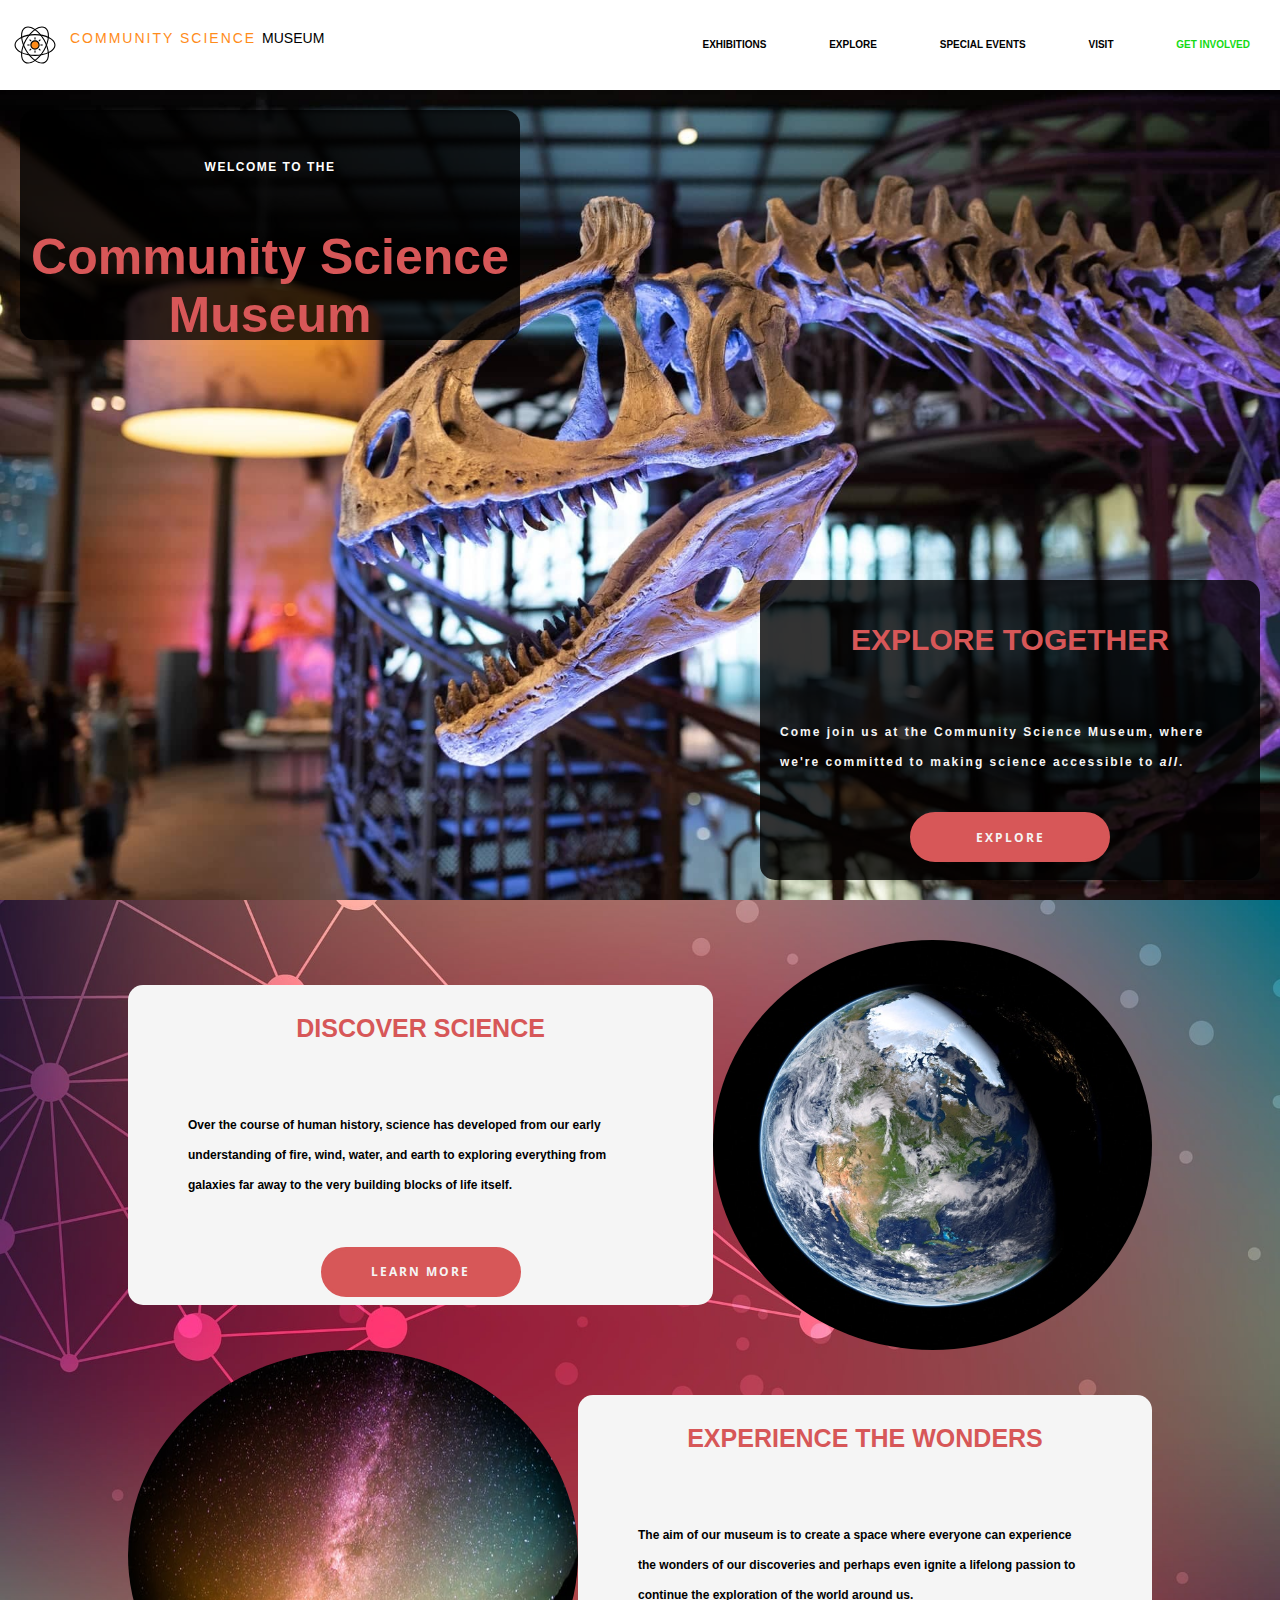
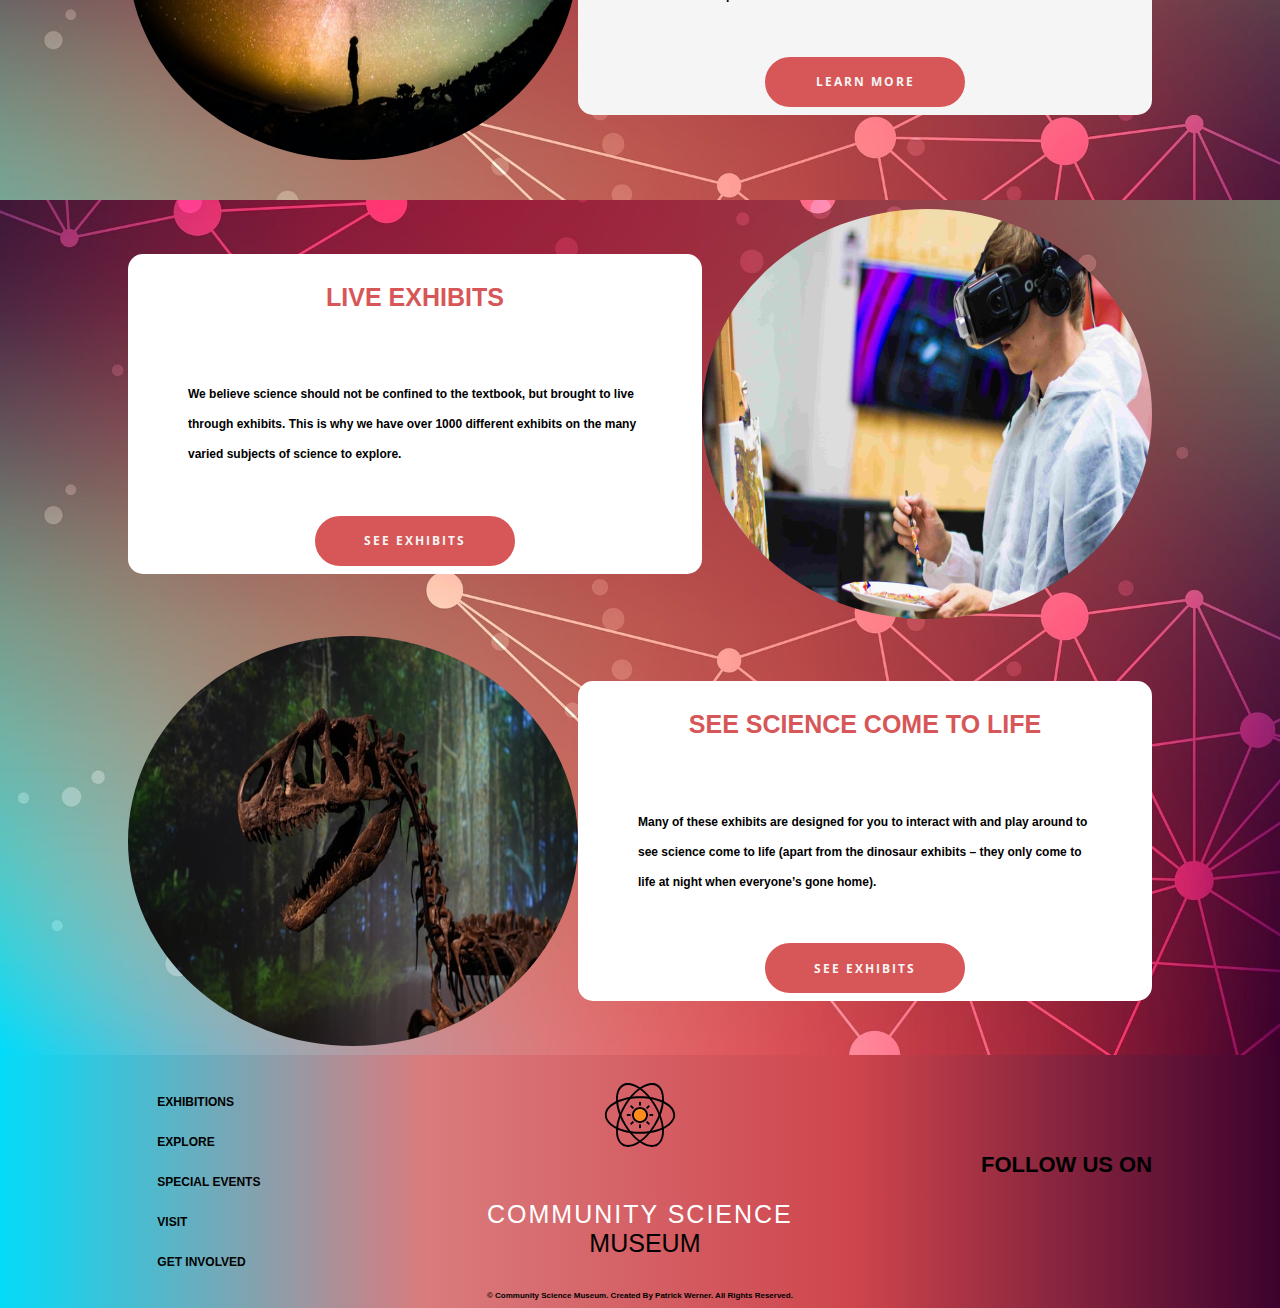
==== index.html @ e8132cc7 "Added the 'evolution' and 'biology & medicine' sections" ====
<!DOCTYPE html>
<html lang="en">
    <head>
        <title>Community Science Museum - Home Page</title>
        <meta charset="UTF-8" />
        <meta name="viewport" content="width=device-width, initial-scale=1.0" />
        <link rel="stylesheet" href="/css/styles.css" />
        <link
            rel="stylesheet"
            href="https://use.fontawesome.com/releases/v5.15.1/css/all.css"
            integrity="sha384-vp86vTRFVJgpjF9jiIGPEEqYqlDwgyBgEF109VFjmqGmIY/Y4HV4d3Gp2irVfcrp"
            crossorigin="anonymous"
        />
        <link rel="preconnect" href="https://fonts.gstatic.com" />
        <link
            href="https://fonts.googleapis.com/css2?family=Open+Sans:ital,wght@0,300;0,400;0,600;0,700;0,800;1,300;1,400;1,600;1,700;1,800&display=swap"
            rel="stylesheet"
        />
    </head>
    <body>
        <header>
            <div class="nav">
                <a href="#"
                    ><img class="logo" src="/images/icon-1719742.svg" alt="Logo of an atom symbol with an orange nucleus" />

                    <p class="logo-text">community science <span>museum</span></p>
                </a>
                <label for="toggle">&#9776;</label>
                <input type="checkbox" id="toggle" />
                <div class="menu">
                    <a href="exhibitions.html">exhibitions</a>
                    <a href="#">explore</a>
                    <a href="#">special events</a>
                    <a href="#">visit</a>
                    <a href="#"><span class="green-text">get involved</span></a>
                </div>
            </div>
        </header>
        <section class="home-section">
            <div class="home-container1">
                <div class="home-textbox1">
                    <p>welcome to the</p>
                    <h2>community science museum</h2>
                </div>
            </div>
            <div class="home-container2">
                <div class="home-textbox2">
                    <h2>explore together</h2>
                    <h1>
                        <span class="capital-text">come</span> join us at the
                        <span class="capital-text">community science museum</span>, where we're committed to making science
                        accessible to <span class="italic-text">all</span>.
                    </h1>
                    <a href="#">
                        <button class="site-btn">explore</button>
                    </a>
                </div>
            </div>
        </section>
        <section class="discover-section">
            <div class="discover-container1">
                <div class="discover-textbox1">
                    <h2>discover science</h2>
                    <p>
                        Over the course of human history, science has developed from our early understanding of fire, wind, water,
                        and earth to exploring everything from galaxies far away to the very building blocks of life itself.
                    </p>
                    <a href="#">
                        <button class="site-btn">learn more</button>
                    </a>
                </div>
                <img src="/images/earth-pixabay-355935-min.jpg" alt="" />
            </div>
            <div class="discover-container2">
                <img class="discover-img" src="/images/greg-rakozy-oMpAz-DN-9I-unsplash.jpg" alt="" />
                <div class="discover-textbox2">
                    <h2>experience the wonders</h2>
                    <p>
                        The aim of our museum is to create a space where everyone can experience the wonders of our discoveries
                        and perhaps even ignite a lifelong passion to continue the exploration of the world around us.
                    </p>
                    <a href="#">
                        <button class="site-btn">learn more</button>
                    </a>
                </div>
                <img class="discover_mobile-img" src="/images/greg-rakozy-oMpAz-DN-9I-unsplash.jpg" alt="" />
            </div>
        </section>
        <section class="live_exhibits-section">
            <div class="live_exhibits-container1">
                <div class="live_exhibits-textbox1">
                    <h2>live exhibits</h2>
                    <p>
                        We believe science should not be confined to the textbook, but brought to live through exhibits. This is
                        why we have over 1000 different exhibits on the many varied subjects of science to explore.
                    </p>
                    <a href="#">
                        <button class="site-btn">see exhibits</button>
                    </a>
                </div>
                <img src="images/billetto-editorial-334686-min-min.jpg " alt="" />
            </div>
            <div class="live_exhibits-container2">
                <img class="live_exhibits-img" src="/images/jesper-aggergaard-lRHDNszLADk-unsplash-min.jpg" alt="" />
                <div class="live_exhibits-textbox2">
                    <h2>see science come to life</h2>
                    <p>
                        Many of these exhibits are designed for you to interact with and play around to see science come to life
                        (apart from the dinosaur exhibits – they only come to life at night when everyone’s gone home).
                    </p>
                    <a href="#">
                        <button class="site-btn">see exhibits</button>
                    </a>
                </div>
                <img class="live_exhibits_mobile-img" src="/images/jesper-aggergaard-lRHDNszLADk-unsplash-min.jpg" alt="" />
            </div>
        </section>
        <footer>
            <div class="footer-section">
                <div class="footer-container1">
                    <div class="footer_logobox-mobile">
                        <img
                            class="footer-logo"
                            src="/images/icon-1719742.svg"
                            alt="Logo of an atom with an orange nucleus centered in the middle."
                        />

                        <p class="footer-logotext">Community Science <span>Museum</span></p>
                    </div>
                    <div class="footer-links">
                        <li>
                            <ul>
                                <a href="#">exhibitions</a>
                            </ul>
                            <ul>
                                <a href="#">explore</a>
                            </ul>
                            <ul>
                                <a href="#">special events</a>
                            </ul>
                            <ul>
                                <a href="#">visit</a>
                            </ul>
                            <ul>
                                <a href="#"><span>get involved</span></a>
                            </ul>
                        </li>
                    </div>
                </div>
                <div class="footer-container2">
                    <div class="footer_links-mobile">
                        <li>
                            <ul>
                                <a href="#">exhibitions</a>
                            </ul>
                            <ul>
                                <a href="#">explore</a>
                            </ul>
                            <ul>
                                <a href="#">special events</a>
                            </ul>
                            <ul>
                                <a href="#">visit</a>
                            </ul>
                            <ul>
                                <a href="#"><span>get involved</span> </a>
                            </ul>
                        </li>
                    </div>
                    <div class="footer-logobox">
                        <img
                            class="footer-logo"
                            src="/images/icon-1719742.svg"
                            alt="Logo of an atom with an orange nucleus centered in the middle."
                        />

                        <p class="footer-logotext">Community Science <span>Museum</span></p>
                    </div>
                    <div class="copyright">
                        <p>© community science museum. created by patrick werner. all rights reserved.</p>
                    </div>
                </div>
                <div class="footer-container3">
                    <div class="social_media-box">
                        <h4>follow us on</h4>
                        <div class="social-media">
                            <i class="fab fa-facebook"></i>
                            <i class="fab fa-twitter"></i>
                            <i class="fab fa-instagram"></i>
                        </div>
                        <div class="copyright-mobile">
                            <p>© community science museum. created by patrick werner. all rights reserved.</p>
                        </div>
                    </div>
                </div>
            </div>
        </footer>
    </body>
</html>
---- css/styles.css ----
/* GLOBAL */
* {
    box-sizing: border-box;
}

html {
    width: 100%;
    height: 100%;
    margin: 0;
    font-size: 62.5%;
}

body {
    font-family: "Open-sans", sans-serif;
    margin: 0;
}

li,
a {
    text-decoration: none;
    list-style: none;
}

/* GLOBAL CLASSES */

.capital-text {
    text-transform: capitalize;
}

.italic-text {
    font-style: italic;
}

.green-text {
    color: #13da13;
}

.site-btn {
    display: flex;
    flex-direction: column;
    justify-content: center;
    align-items: center;
    padding: 15px;
    width: 200px;
    height: 50px;
    border-radius: 25px;
    font-family: "Open Sans", sans-serif;
    font-size: 1.2rem;
    font-weight: 700;
    letter-spacing: 0.2rem;
    text-transform: uppercase;
    color: whitesmoke;
    background: #d75758;
    border: 3px solid #d75758;
    cursor: pointer;
}

.site-btn:hover {
    background: white;
    color: #d75758;
}

/* HEADER */

.nav {
    margin-top: 0;
    text-align: right;
    min-height: 10vh;
}

.logo {
    margin-top: 10px;
    height: 70px;
    width: 70px;
    float: left;
}

.logo-text {
    margin-top: 30px;
    font-family: "Oswald", sans-serif;
    float: left;
    color: #ff8c1a;
    text-align: center;
    letter-spacing: 2px;
    text-transform: uppercase;
    font-size: 1.4rem;
}

.logo-text span {
    color: black;
    letter-spacing: 0;
}

/* HEADER - NAVIGATION */

.menu a {
    clear: right;
    text-transform: uppercase;
    text-decoration: none;
    color: black;
    margin: 0 30px;
    line-height: 90px;
    font-size: 1rem;
    font-weight: 600;
}

label {
    margin: 0 30px 0 0;
    font-size: 26px;
    line-height: 90px;
    display: none;
    width: 2.6rem;
    float: right;
}

#toggle {
    display: none;
}

/* MAIN PAGE SECTION */

.home-section {
    min-height: 90vh;
    background-image: url(/images/michael-van-kerckhove-iN3xWBNHmnw-unsplash-min-min.jpg);
    background-size: cover;
    background-position: center;
    display: flex;
    flex-direction: column;
    justify-content: space-between;
    width: 100%;
    height: 100%;
}

.home-container1 {
    width: 100%;
    height: 100%;
}

.home-container2 {
    width: 100%;
    height: 100%;
    display: flex;
    justify-content: flex-end;
    align-items: flex-end;
}

.home-textbox1,
.home-textbox2 {
    display: flex;
    flex-direction: column;
    justify-content: space-around;
    align-items: center;
    margin: 20px;
    width: 500px;
    background: rgba(0, 0, 0, 0.8);
    border-radius: 15px;
    text-align: center;
}

.home-textbox1 {
    height: 230px;
}

.home-textbox1 p {
    margin-top: 50px;
    letter-spacing: 1.5px;
    color: white;
    text-transform: uppercase;
    font-size: 1.2rem;
    font-weight: 600;
}

.home-textbox1 h2 {
    color: #d75758;
    font-size: 5rem;
    text-transform: capitalize;
}

.home-textbox2 {
    height: 300px;
}

.home-textbox2 h2 {
    color: #d75758;
    text-transform: uppercase;
    font-size: 3rem;
}

.home-textbox2 h1 {
    margin: 0 20px;
    color: whitesmoke;
    letter-spacing: 2px;
    text-align: left;
    line-height: 30px;
    font-size: 1.2rem;
    font-weight: 600;
}

/* HOME-TEXTBOX2 CONTENT / Styling of text. */

/* DISCOVER SECTION */

.discover-section {
    min-height: 100vh;
    background-image: url(/images/background-2462432_1920-min.jpg);
    background-size: cover;
    background-position: top center;
    display: flex;
    flex-direction: column;
    justify-content: center;
    align-items: center;
}

.discover-container1,
.discover-container2 {
    width: 80%;
    height: auto;
    display: flex;
    flex-direction: row;
    justify-content: space-evenly;
    align-items: center;
}

.discover-textbox1,
.discover-textbox2 {
    width: 600px;
    height: 320px;
    background: #f5f5f5;
    display: flex;
    flex-direction: column;
    justify-content: space-around;
    align-items: center;
    border-radius: 15px;
}

.discover-textbox1 h2,
.discover-textbox2 h2 {
    text-transform: uppercase;
    font-size: 2.5rem;
    color: #d75758;
}

.discover-textbox1 p,
.discover-textbox2 p {
    margin: 30px 60px;
    font-size: 1.2rem;
    line-height: 30px;
    font-weight: 600;
}

.discover-container1 img,
.discover-container2 img {
    height: 410px;
    width: 450px;
    border-radius: 50%;
}

.discover_mobile-img {
    display: none;
}

/* LIVE EXHIBITS SECTION */

.live_exhibits-section {
    min-height: 95vh;
    /*background-color: #f2f2f2;*/
    background-image: url(/images/background-2462432_1920-min.jpg);
    background-size: cover;
    background-position: bottom center;
    display: flex;
    flex-direction: column;
    justify-content: space-around;
    align-items: center;
}

.live_exhibits-container1,
.live_exhibits-container2 {
    width: 80%;
    height: auto;
    display: flex;
    flex-direction: row;
    justify-content: space-evenly;
    align-items: center;
}

.live_exhibits-container1 img,
.live_exhibits-container2 img {
    height: 410px;
    width: 450px;
    border-radius: 50%;
}

.live_exhibits-textbox1,
.live_exhibits-textbox2 {
    width: 600px;
    height: 320px;
    background: white;
    display: flex;
    flex-direction: column;
    justify-content: space-around;
    align-items: center;
    border-radius: 15px;
}

.live_exhibits-textbox1 h2,
.live_exhibits-textbox2 h2 {
    text-transform: uppercase;
    font-size: 2.5rem;
    color: #d75758;
}

.live_exhibits-textbox1 p,
.live_exhibits-textbox2 p {
    margin: 30px 60px;
    font-size: 1.2rem;
    line-height: 30px;
    font-weight: 600;
}

.live_exhibits_mobile-img {
    display: none;
}

/* FOOTER */

.footer-section {
    min-height: auto;
    display: flex;
    flex-direction: row;
    width: 100%;
}

.footer-container1,
.footer-container2,
.footer-container3 {
    width: 33.33%;
}

.footer-container1 {
    display: flex;
    justify-content: center;
    align-items: center;
    background-image: linear-gradient(to right, #04dbf9, #da7b7d);
}

.footer-links {
    margin-left: 5%;
    width: 50%;
}

.footer-links a {
    text-transform: uppercase;
    line-height: 30px;
    color: black;
    font-size: 1.2rem;
    font-weight: 700;
}

.footer_links-mobile {
    width: 100%;
    display: flex;
    justify-content: center;
    align-items: center;
}

.footer_links-mobile a {
    text-align: center;
    margin-right: 35px;
    text-transform: uppercase;
    line-height: 30px;
    color: black;
    font-size: 1.2rem;
    font-weight: 700;
}

.footer-links a:hover,
.footer_links-mobile a:hover {
    color: white;
}

.footer-links span:hover,
.footer_links-mobile span:hover {
    color: #13da13;
}

.footer-container2 {
    display: flex;
    flex-direction: column;
    justify-content: space-between;
    align-items: center;
    background-image: linear-gradient(to right, #da7b7d, #cf454d);
}

.footer-logobox,
.footer_logobox-mobile {
    display: flex;
    flex-direction: column;
    align-items: center;
    justify-content: center;
}

.footer-logo {
    height: 120px;
    width: 120px;
    display: flex;
}

.footer-logotext {
    font-family: oswald, sans-serif;
    color: white;
    letter-spacing: 2px;
    text-transform: uppercase;
    font-size: 2.5rem;
    display: flex;
    flex-direction: column;
    justify-content: center;
    align-items: center;
}

.footer-logotext span {
    margin-left: 10px;
    color: black;
    letter-spacing: 0;
    display: block;
}

.footer-container3 {
    background-image: linear-gradient(to right, #cf454d, #3c022e);
    display: flex;
    justify-content: center;
    align-items: center;
}

.social_media-box {
    height: 100%;
    display: flex;
    flex-direction: column;
    justify-content: center;
    align-items: center;
}

.social_media-box h4 {
    font-size: 2.2rem;
    text-transform: uppercase;
    color: black;
}

.fab {
    font-size: 3rem;
    margin: 20px;
    cursor: pointer;
    color: #04dbf9;
}

.fab:hover {
    color: white;
}

.footer_links-mobile,
.footer_logobox-mobile {
    display: none;
}

.copyright,
.copyright-mobile {
    text-transform: capitalize;
    font-weight: 600;
    font-size: 0.8rem;
    letter-spacing: 0px;
}

.copyright-mobile {
    display: none;
}

/* MEDIA QUERIES */

@media only screen and (max-width: 930px) {
    /* HEADER / NAV BAR RESPONSIVE MODE */

    label {
        display: block;
        cursor: pointer;
    }

    .menu {
        text-align: center;
        width: 100%;
        display: none;
    }

    .menu a {
        display: block;
        border-bottom: 1px solid #eaeaeb;
        margin: 0;
    }

    .menu a:hover {
        background-color: #f3bf8b;
    }

    #toggle:checked + .menu {
        display: block;
    }

    /* HOME-PAGE RESPONSIVE MODE */

    .home-container1,
    .home-container2 {
        display: flex;
        flex-direction: column;
        align-items: center;
    }

    .home-container2 {
        justify-content: space-around;
    }

    .home-textbox1,
    .home-textbox2 {
        width: 340px;
    }

    .home-textbox1 {
        height: 100%;
    }
    .home-textbox2 {
        height: 300px;
    }

    .home-textbox1 p {
        font-size: 1.2rem;
    }
    .home-textbox1 h2 {
        font-size: 3.5rem;
    }

    .home-textbox2 h2 {
        font-size: 2rem;
    }
    .home-textbox2 h1 {
        font-size: 1.2rem;
        line-height: 25px;
    }
}

@media only screen and (max-width: 1200px) {
    /* DISCOVER SECTION / LIVE EXHIBITS SECTION RESPONSIVE MODE */

    .discover-textbox1,
    .discover-textbox2,
    .live_exhibits-textbox1,
    .live_exhibits-textbox2 {
        width: 390px;
        height: 320px;
    }

    .discover-container1 img,
    .discover-container2 img,
    .live_exhibits-container1 img,
    .live_exhibits-container2 img {
        height: 320px;
        width: 360px;
    }

    .discover-textbox1 h2,
    .discover-textbox2 h2,
    .live_exhibits-textbox1 h3,
    .live_exhibits-textbox2 h3 {
        font-size: 2rem;
    }

    .discover-textbox1 p,
    .discover-textbox2 p,
    .live_exhibits-textbox1 p,
    .live_exhibits-textbox2 p {
        margin: 25px 40px;
        font-size: 1.2rem;
        line-height: 25px;
    }
}

@media only screen and (max-width: 930px) {
    /* DISCOVER / LIVE EXHIBITS SECTION  -  RESPONSIVE MODE */

    .site-btn {
        padding: 5px;
        width: 150px;
        height: 40px;
        font-size: 1.1rem;
        letter-spacing: 0.2rem;
    }

    .discover-section {
        justify-content: space-evenly;
    }

    .discover-container1,
    .discover-container2,
    .live_exhibits-container1,
    .live_exhibits-container2 {
        margin: 10% 0;
        flex-direction: column;
        width: 100%;
        height: 700px;
    }

    .discover-textbox1,
    .discover-textbox2,
    .live_exhibits-textbox1,
    .live_exhibits-textbox2 {
        width: 340px;
        height: 320px;
        margin-bottom: 5%;
    }

    .discover_mobile-img,
    .live_exhibits_mobile-img {
        display: block;
    }

    .discover-img,
    .live_exhibits-img {
        display: none;
    }

    .discover-textbox1 p,
    .discover-textbox2 p,
    .live_exhibits-textbox1 p,
    .live_exhibits-textbox2 p {
        margin: 15px 15px;
        font-size: 1.2rem;
        line-height: 30px;
    }

    /* FOOTER RESPONSIVE MODE */

    .footer-section {
        flex-direction: column;
    }

    .footer-container1,
    .footer-container2,
    .footer-container3 {
        width: 100%;
        background-image: linear-gradient(to right, #d08587, #d54f55);
    }

    .footer-container2 {
        height: 400px;
        justify-content: center;
    }

    .footer-links,
    .footer-logobox {
        display: none;
    }

    .footer_links-mobile,
    .footer_logobox-mobile {
        display: flex;
    }

    .social_media-box {
        justify-content: space-evenly;
    }

    .copyright-mobile {
        display: block;
        font-size: 0.8rem;
        letter-spacing: 0.5px;
    }

    .copyright {
        display: none;
    }
}
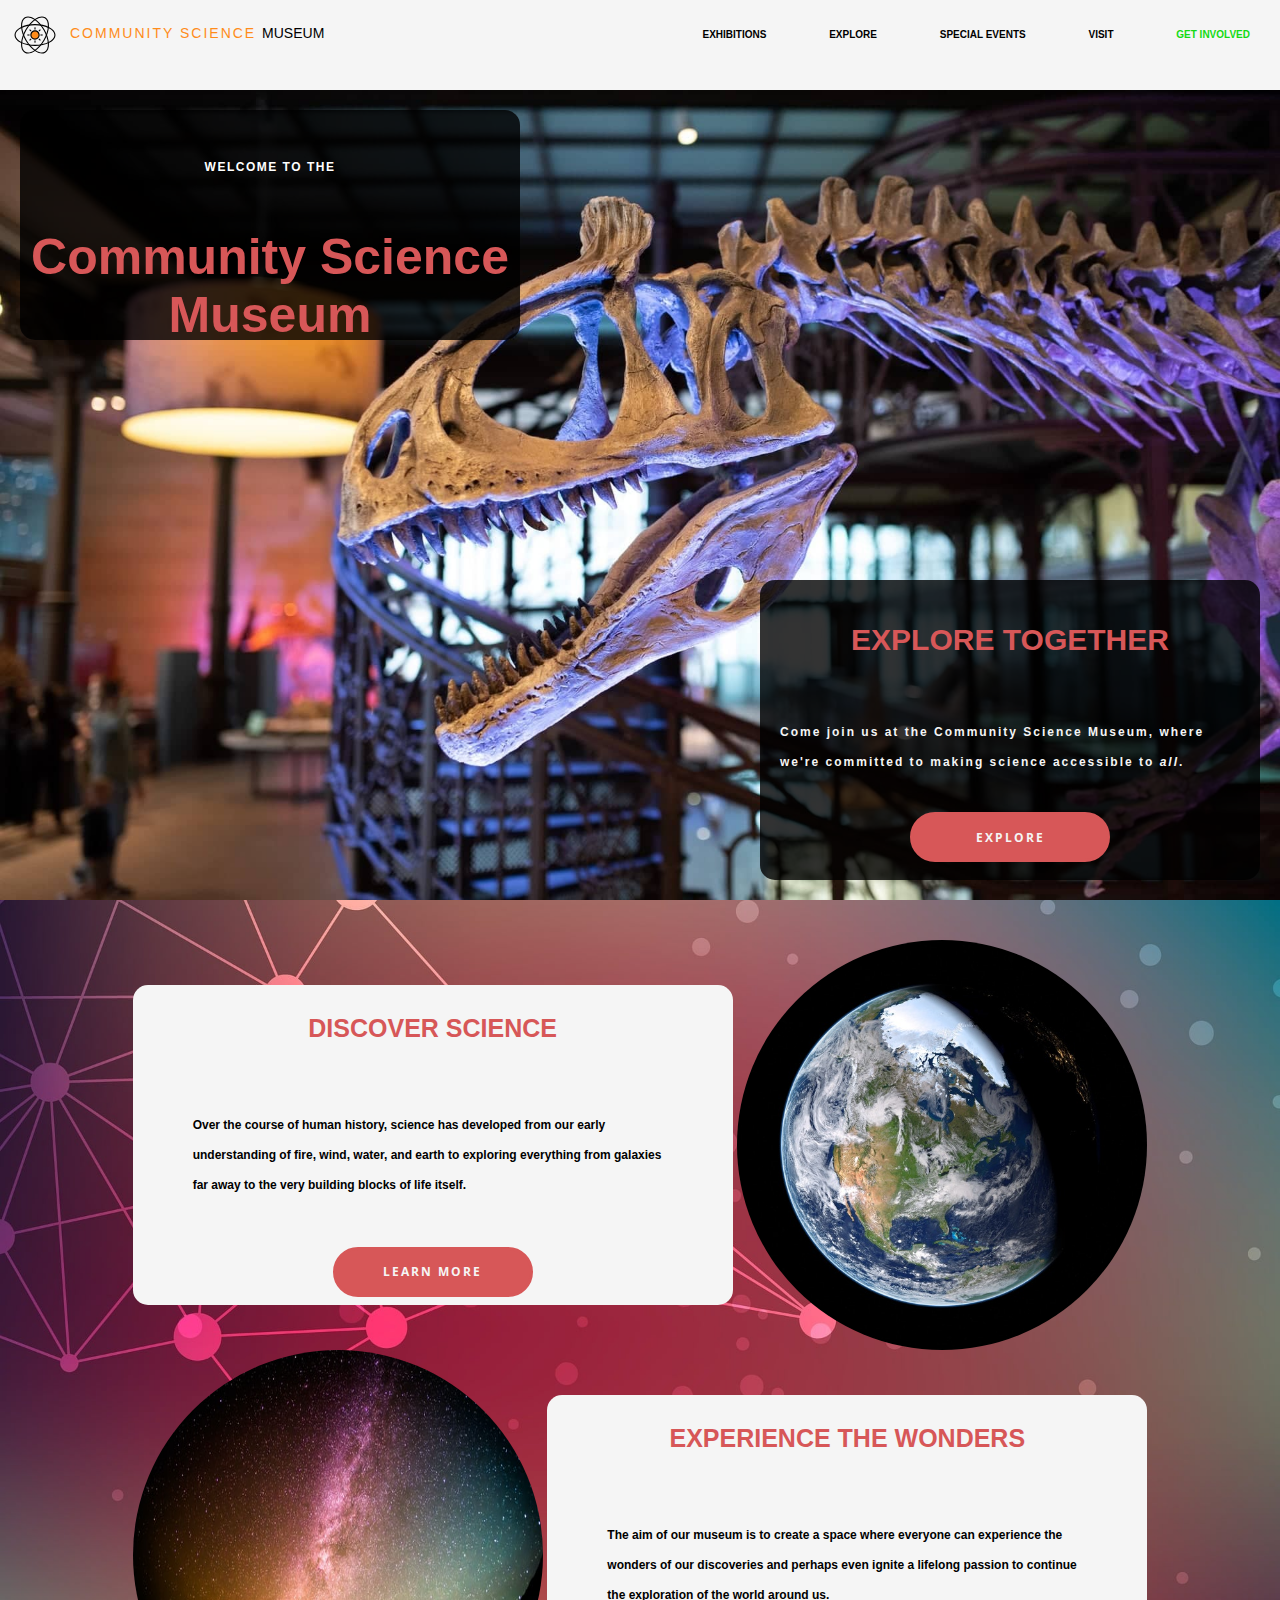
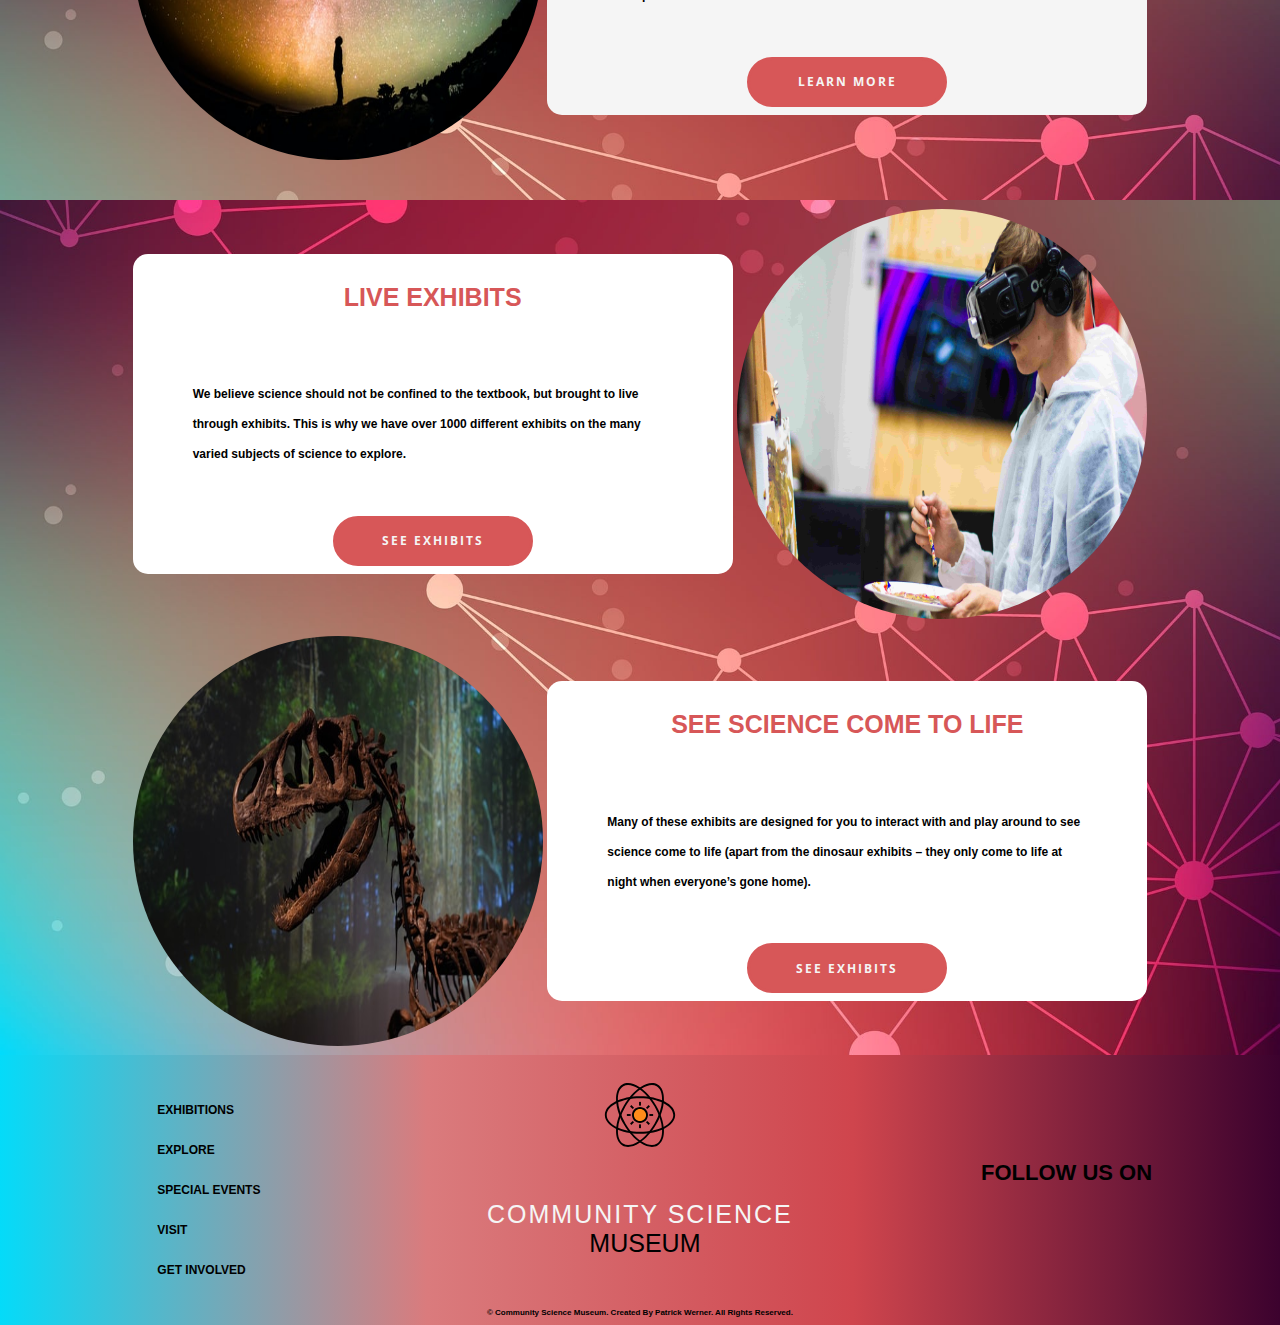
==== commit 8b5d36a6: "Added explore.html link in the header nav" ====
--- a/index.html
+++ b/index.html
@@ -29,7 +29,7 @@
                 <input type="checkbox" id="toggle" />
                 <div class="menu">
                     <a href="exhibitions.html">exhibitions</a>
-                    <a href="#">explore</a>
+                    <a href="explore.html">explore</a>
                     <a href="#">special events</a>
                     <a href="#">visit</a>
                     <a href="#"><span class="green-text">get involved</span></a>
--- a/css/styles.css
+++ b/css/styles.css
@@ -13,6 +13,7 @@
 body {
     font-family: "Open-sans", sans-serif;
     margin: 0;
+    background: #d75758;
 }
 
 li,
@@ -63,20 +64,19 @@
 /* HEADER */
 
 .nav {
-    margin-top: 0;
+    background: whitesmoke;
     text-align: right;
     min-height: 10vh;
 }
 
 .logo {
-    margin-top: 10px;
     height: 70px;
     width: 70px;
     float: left;
 }
 
 .logo-text {
-    margin-top: 30px;
+    margin-top: 25px;
     font-family: "Oswald", sans-serif;
     float: left;
     color: #ff8c1a;
@@ -99,7 +99,7 @@
     text-decoration: none;
     color: black;
     margin: 0 30px;
-    line-height: 90px;
+    line-height: 70px;
     font-size: 1rem;
     font-weight: 600;
 }
@@ -107,7 +107,7 @@
 label {
     margin: 0 30px 0 0;
     font-size: 26px;
-    line-height: 90px;
+    line-height: 70px;
     display: none;
     width: 2.6rem;
     float: right;
@@ -196,8 +196,6 @@
     font-weight: 600;
 }
 
-/* HOME-TEXTBOX2 CONTENT / Styling of text. */
-
 /* DISCOVER SECTION */
 
 .discover-section {
@@ -251,7 +249,7 @@
 .discover-container1 img,
 .discover-container2 img {
     height: 410px;
-    width: 450px;
+    width: 410px;
     border-radius: 50%;
 }
 
@@ -286,7 +284,7 @@
 .live_exhibits-container1 img,
 .live_exhibits-container2 img {
     height: 410px;
-    width: 450px;
+    width: 410px;
     border-radius: 50%;
 }
 
@@ -324,7 +322,7 @@
 /* FOOTER */
 
 .footer-section {
-    min-height: auto;
+    min-height: 30vh;
     display: flex;
     flex-direction: row;
     width: 100%;
@@ -406,8 +404,8 @@
 }
 
 .footer-logotext {
-    font-family: oswald, sans-serif;
-    color: white;
+    font-family: "oswald", sans-serif;
+    color: whitesmoke;
     letter-spacing: 2px;
     text-transform: uppercase;
     font-size: 2.5rem;
@@ -432,7 +430,7 @@
 }
 
 .social_media-box {
-    height: 100%;
+    height: 250px;
     display: flex;
     flex-direction: column;
     justify-content: center;
@@ -449,11 +447,11 @@
     font-size: 3rem;
     margin: 20px;
     cursor: pointer;
+    color: whitesmoke;
+}
+
+.fab:hover {
     color: #04dbf9;
-}
-
-.fab:hover {
-    color: white;
 }
 
 .footer_links-mobile,
@@ -466,7 +464,6 @@
     text-transform: capitalize;
     font-weight: 600;
     font-size: 0.8rem;
-    letter-spacing: 0px;
 }
 
 .copyright-mobile {
@@ -560,13 +557,13 @@
     .live_exhibits-container1 img,
     .live_exhibits-container2 img {
         height: 320px;
-        width: 360px;
+        width: 320px;
     }
 
     .discover-textbox1 h2,
     .discover-textbox2 h2,
-    .live_exhibits-textbox1 h3,
-    .live_exhibits-textbox2 h3 {
+    .live_exhibits-textbox1 h2,
+    .live_exhibits-textbox2 h2 {
         font-size: 2rem;
     }
 
@@ -629,8 +626,6 @@
     .live_exhibits-textbox1 p,
     .live_exhibits-textbox2 p {
         margin: 15px 15px;
-        font-size: 1.2rem;
-        line-height: 30px;
     }
 
     /* FOOTER RESPONSIVE MODE */
@@ -662,7 +657,7 @@
     }
 
     .social_media-box {
-        justify-content: space-evenly;
+        justify-content: space-between;
     }
 
     .copyright-mobile {
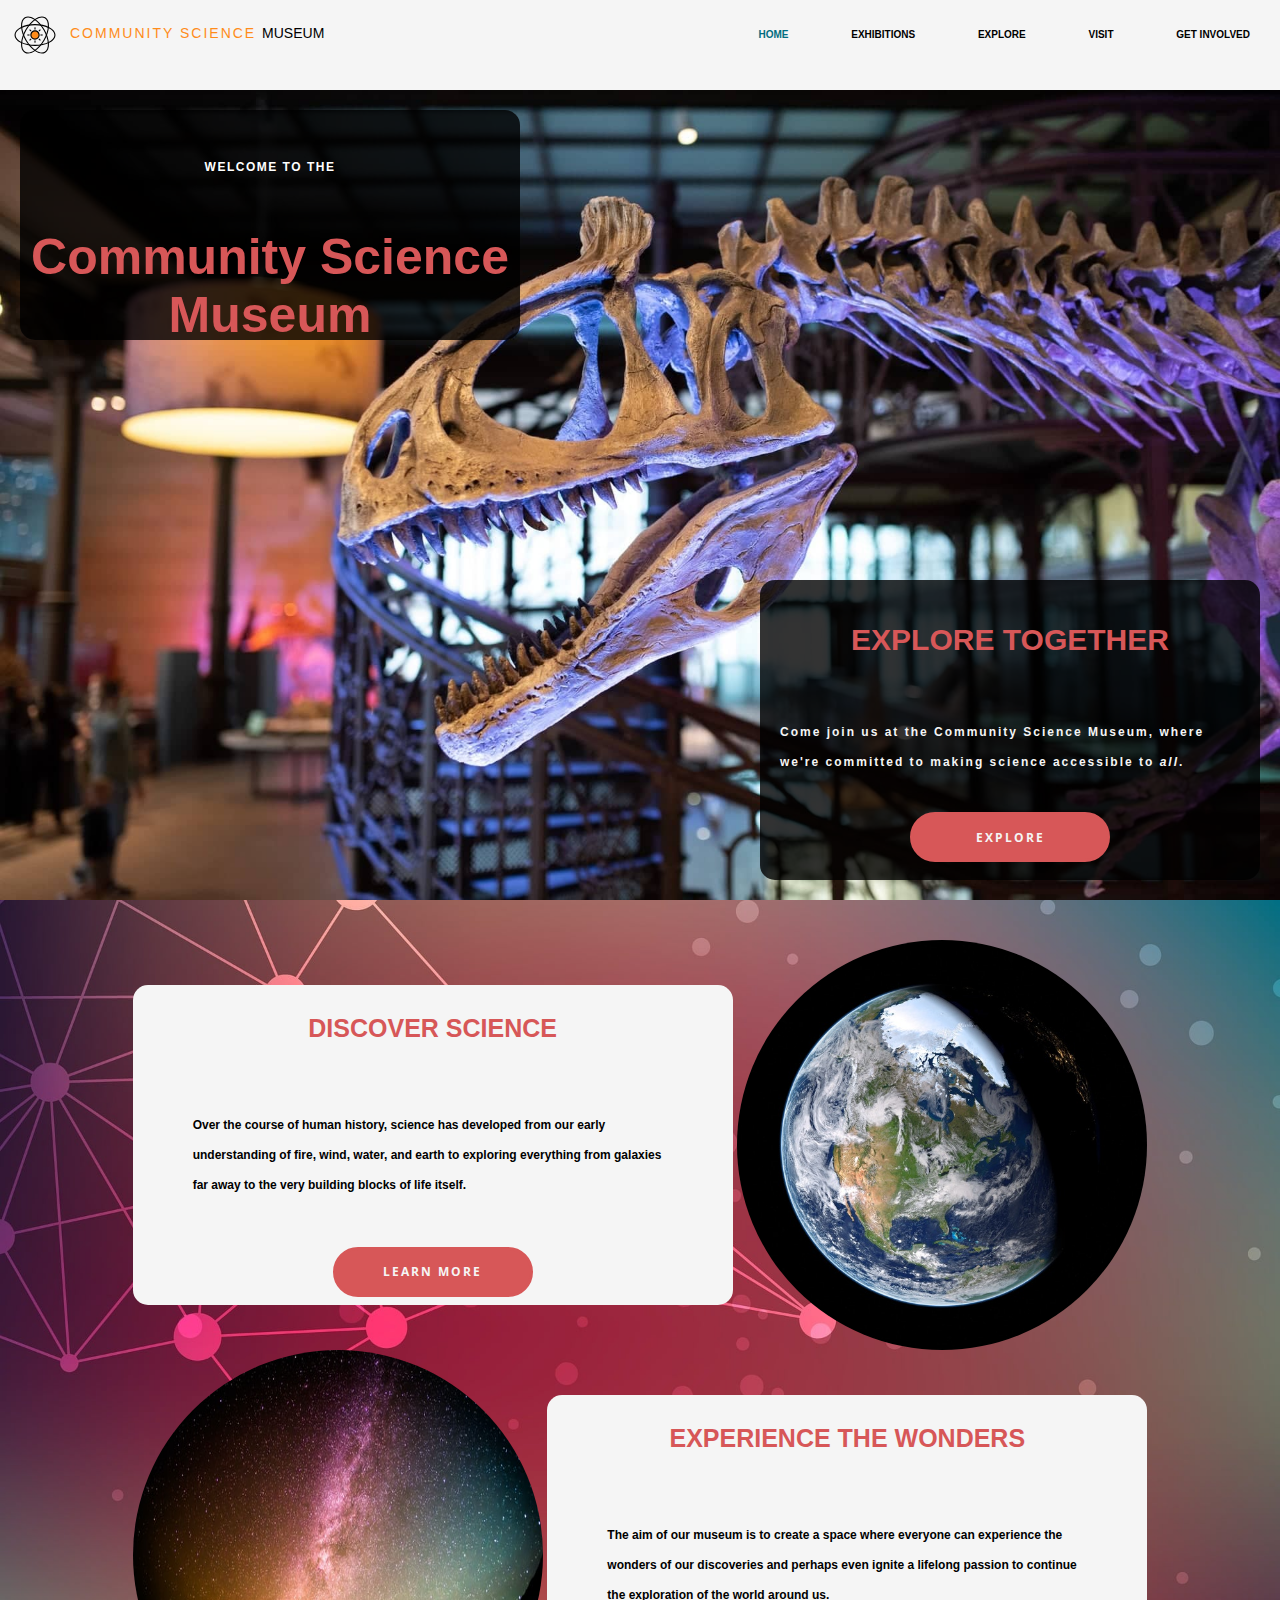
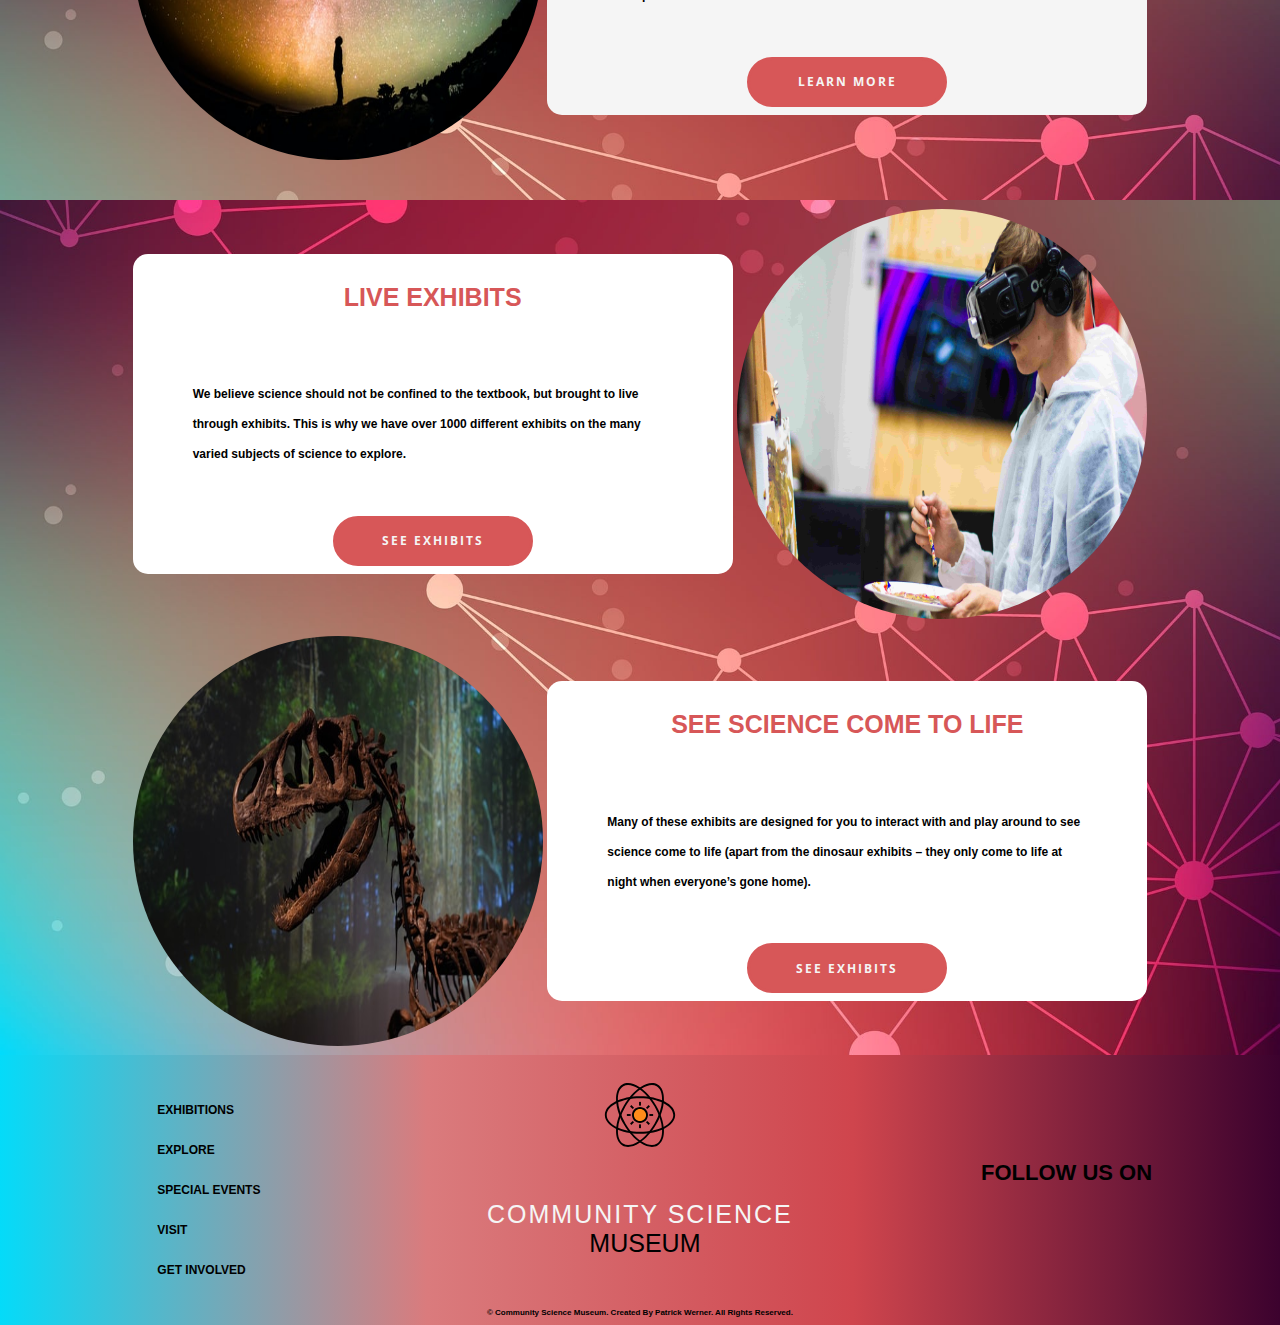
==== commit 56869507: "Added the news section in the explore page" ====
--- a/index.html
+++ b/index.html
@@ -28,11 +28,11 @@
                 <label for="toggle">&#9776;</label>
                 <input type="checkbox" id="toggle" />
                 <div class="menu">
+                    <a href="#"><span class="blue-text">home</span></a>
                     <a href="exhibitions.html">exhibitions</a>
                     <a href="explore.html">explore</a>
-                    <a href="#">special events</a>
                     <a href="#">visit</a>
-                    <a href="#"><span class="green-text">get involved</span></a>
+                    <a href="#">get involved</a>
                 </div>
             </div>
         </header>
--- a/css/styles.css
+++ b/css/styles.css
@@ -32,8 +32,8 @@
     font-style: italic;
 }
 
-.green-text {
-    color: #13da13;
+.blue-text {
+    color: #016c80;
 }
 
 .site-btn {
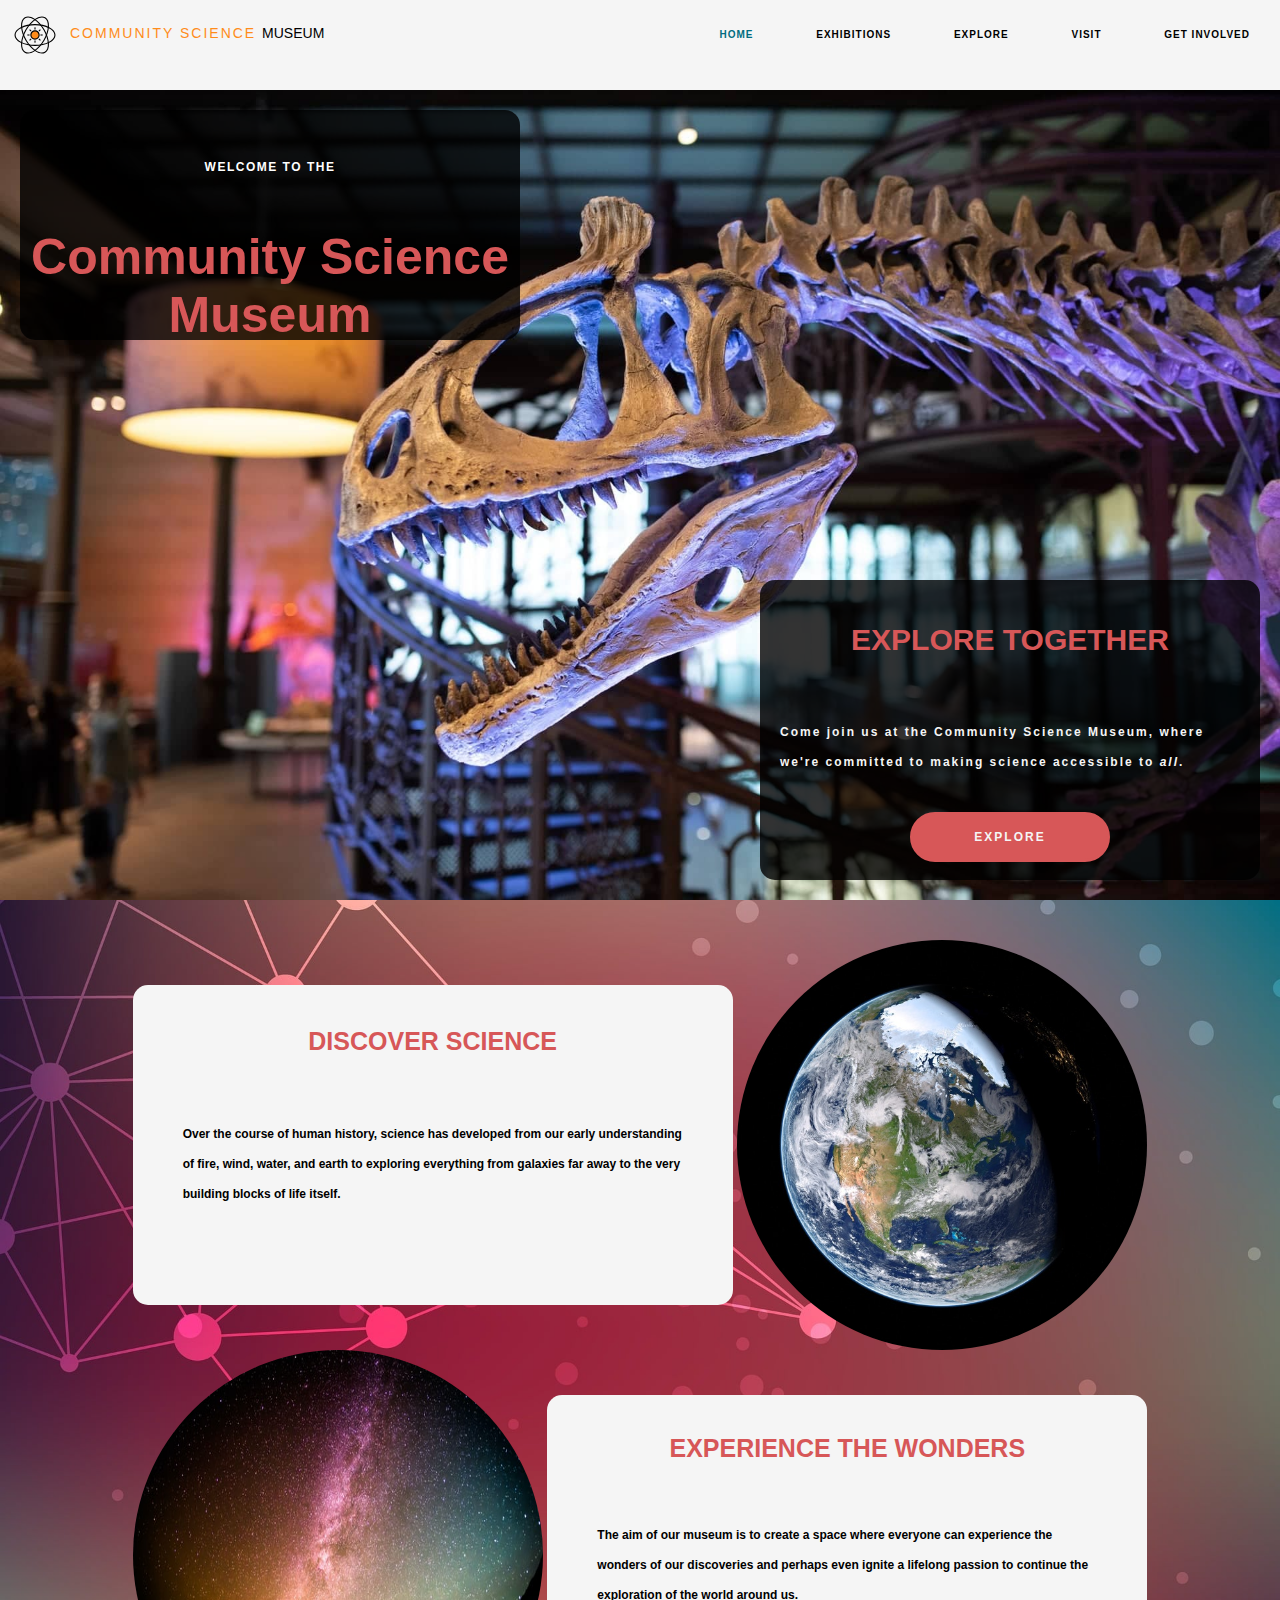
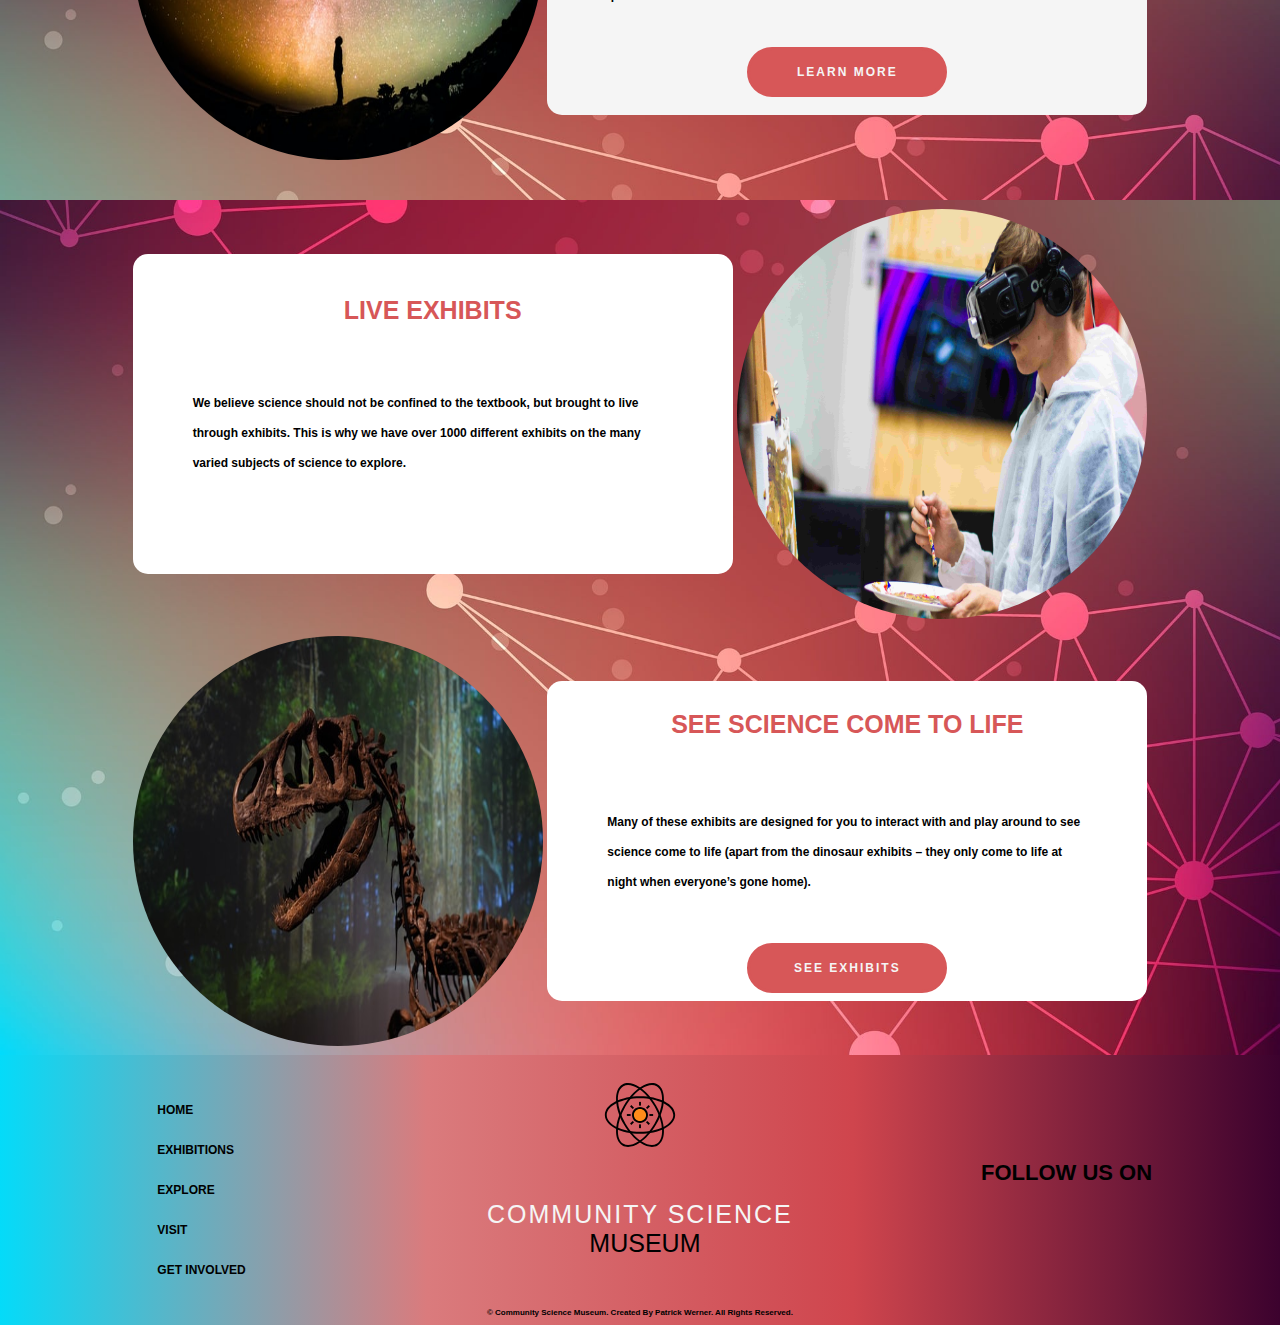
==== commit 039f5791: "Added all links to footer bar in all pages" ====
--- a/index.html
+++ b/index.html
@@ -31,7 +31,7 @@
                     <a href="#"><span class="blue-text">home</span></a>
                     <a href="exhibitions.html">exhibitions</a>
                     <a href="explore.html">explore</a>
-                    <a href="#">visit</a>
+                    <a href="visit.html">visit</a>
                     <a href="#">get involved</a>
                 </div>
             </div>
@@ -51,7 +51,7 @@
                         <span class="capital-text">community science museum</span>, where we're committed to making science
                         accessible to <span class="italic-text">all</span>.
                     </h1>
-                    <a href="#">
+                    <a href="exhibitions.html">
                         <button class="site-btn">explore</button>
                     </a>
                 </div>
@@ -65,9 +65,6 @@
                         Over the course of human history, science has developed from our early understanding of fire, wind, water,
                         and earth to exploring everything from galaxies far away to the very building blocks of life itself.
                     </p>
-                    <a href="#">
-                        <button class="site-btn">learn more</button>
-                    </a>
                 </div>
                 <img src="/images/earth-pixabay-355935-min.jpg" alt="" />
             </div>
@@ -79,7 +76,7 @@
                         The aim of our museum is to create a space where everyone can experience the wonders of our discoveries
                         and perhaps even ignite a lifelong passion to continue the exploration of the world around us.
                     </p>
-                    <a href="#">
+                    <a href="exhibitions.html">
                         <button class="site-btn">learn more</button>
                     </a>
                 </div>
@@ -94,9 +91,6 @@
                         We believe science should not be confined to the textbook, but brought to live through exhibits. This is
                         why we have over 1000 different exhibits on the many varied subjects of science to explore.
                     </p>
-                    <a href="#">
-                        <button class="site-btn">see exhibits</button>
-                    </a>
                 </div>
                 <img src="images/billetto-editorial-334686-min-min.jpg " alt="" />
             </div>
@@ -108,7 +102,7 @@
                         Many of these exhibits are designed for you to interact with and play around to see science come to life
                         (apart from the dinosaur exhibits – they only come to life at night when everyone’s gone home).
                     </p>
-                    <a href="#">
+                    <a href="exhibitions.html">
                         <button class="site-btn">see exhibits</button>
                     </a>
                 </div>
@@ -130,19 +124,20 @@
                     <div class="footer-links">
                         <li>
                             <ul>
-                                <a href="#">exhibitions</a>
+                                <a href="index.html">home</a>
                             </ul>
                             <ul>
-                                <a href="#">explore</a>
+                                <a href="exhibitions.html">exhibitions</a>
                             </ul>
                             <ul>
-                                <a href="#">special events</a>
+                                <a href="explore.html">explore</a>
+                            </ul>
+
+                            <ul>
+                                <a href="visit.html">visit</a>
                             </ul>
                             <ul>
-                                <a href="#">visit</a>
-                            </ul>
-                            <ul>
-                                <a href="#"><span>get involved</span></a>
+                                <a href="involved.css">get involved</a>
                             </ul>
                         </li>
                     </div>
@@ -151,19 +146,20 @@
                     <div class="footer_links-mobile">
                         <li>
                             <ul>
-                                <a href="#">exhibitions</a>
+                                <a href="index.html">home</a>
                             </ul>
                             <ul>
-                                <a href="#">explore</a>
+                                <a href="exhibitions.html">exhibitions</a>
                             </ul>
                             <ul>
-                                <a href="#">special events</a>
+                                <a href="explore.html">explore</a>
+                            </ul>
+
+                            <ul>
+                                <a href="visit.html">visit</a>
                             </ul>
                             <ul>
-                                <a href="#">visit</a>
-                            </ul>
-                            <ul>
-                                <a href="#"><span>get involved</span> </a>
+                                <a href="involved.html">get involved</a>
                             </ul>
                         </li>
                     </div>
--- a/css/styles.css
+++ b/css/styles.css
@@ -11,7 +11,7 @@
 }
 
 body {
-    font-family: "Open-sans", sans-serif;
+    font-family: Helvetica Neue, Helvetica, Arial, sans-serif;
     margin: 0;
     background: #d75758;
 }
@@ -45,7 +45,7 @@
     width: 200px;
     height: 50px;
     border-radius: 25px;
-    font-family: "Open Sans", sans-serif;
+    font-family: Helvetica Neue, Helvetica, Arial, sans-serif;
     font-size: 1.2rem;
     font-weight: 700;
     letter-spacing: 0.2rem;
@@ -102,6 +102,7 @@
     line-height: 70px;
     font-size: 1rem;
     font-weight: 600;
+    letter-spacing: 1px;
 }
 
 label {
@@ -226,9 +227,16 @@
     background: #f5f5f5;
     display: flex;
     flex-direction: column;
+    align-items: center;
+    border-radius: 15px;
+}
+
+.discover-textbox1 {
+    justify-content: flex-start;
+}
+
+.discover-textbox2 {
     justify-content: space-around;
-    align-items: center;
-    border-radius: 15px;
 }
 
 .discover-textbox1 h2,
@@ -238,12 +246,20 @@
     color: #d75758;
 }
 
+.discover-textbox1 h2 {
+    margin-top: 7%;
+}
+
 .discover-textbox1 p,
 .discover-textbox2 p {
-    margin: 30px 60px;
+    margin: 0 50px;
     font-size: 1.2rem;
     line-height: 30px;
     font-weight: 600;
+}
+
+.discover-textbox1 p {
+    margin-top: 7%;
 }
 
 .discover-container1 img,
@@ -295,9 +311,15 @@
     background: white;
     display: flex;
     flex-direction: column;
+    align-items: center;
+    border-radius: 15px;
+}
+
+.live_exhibits-textbox1 {
+    justify-content: flex-start;
+}
+.live_exhibits-textbox2 {
     justify-content: space-around;
-    align-items: center;
-    border-radius: 15px;
 }
 
 .live_exhibits-textbox1 h2,
@@ -305,6 +327,10 @@
     text-transform: uppercase;
     font-size: 2.5rem;
     color: #d75758;
+}
+
+.live_exhibits-textbox1 h2 {
+    margin-top: 7%;
 }
 
 .live_exhibits-textbox1 p,
@@ -315,6 +341,10 @@
     font-weight: 600;
 }
 
+.live_exhibits-textbox1 p {
+    margin-top: 7%;
+}
+
 .live_exhibits_mobile-img {
     display: none;
 }
@@ -373,12 +403,7 @@
 
 .footer-links a:hover,
 .footer_links-mobile a:hover {
-    color: white;
-}
-
-.footer-links span:hover,
-.footer_links-mobile span:hover {
-    color: #13da13;
+    color: whitesmoke;
 }
 
 .footer-container2 {
@@ -654,6 +679,7 @@
     .footer_links-mobile,
     .footer_logobox-mobile {
         display: flex;
+        text-align: center;
     }
 
     .social_media-box {
